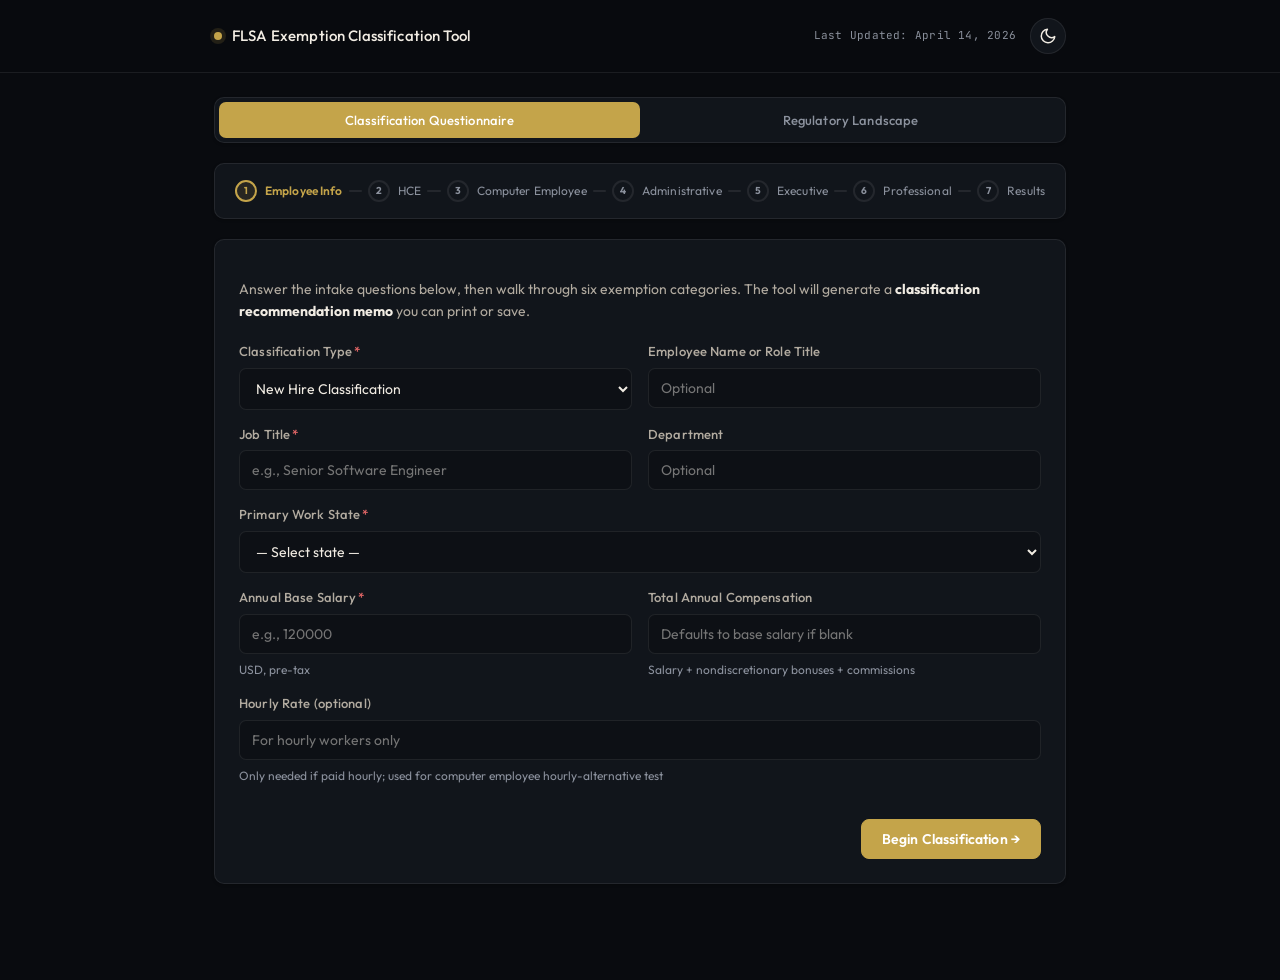
==== app/index.html @ a85c354c "Initial build: FLSA exemption classification tool Single-page static web app (vanilla HTML/CSS/JS, n" ====
<!DOCTYPE html>
<html lang="en" data-theme="dark">
<head>
  <meta charset="UTF-8" />
  <meta name="viewport" content="width=device-width, initial-scale=1.0" />
  <title>FLSA Exemption Classification Tool</title>
  <meta name="description" content="Federal and state FLSA exemption classification for US employees. Internal HR tool." />
  <link rel="preconnect" href="https://fonts.googleapis.com" />
  <link rel="preconnect" href="https://fonts.gstatic.com" crossorigin />
  <link href="https://fonts.googleapis.com/css2?family=Outfit:wght@400;500;600;700&family=JetBrains+Mono:wght@400;500&display=swap" rel="stylesheet" />
  <link rel="stylesheet" href="css/base.css" />
  <link rel="stylesheet" href="css/components.css" />
  <link rel="stylesheet" href="css/memo.css" />
  <script>
    /* Theme bootstrap: matches arminoorata.com pattern. Default dark. */
    (function(){try{var s=localStorage.getItem('flsa-theme');var t=s||'dark';document.documentElement.setAttribute('data-theme',t);}catch(e){}})();
  </script>
</head>
<body>
  <header class="app-header no-print">
    <div class="app-header-inner">
      <div class="app-title">
        <span class="dot"></span>
        <span>FLSA Exemption Classification Tool</span>
      </div>
      <div class="header-right">
        <span class="version mono" id="version-label"></span>
        <button id="theme-toggle" class="theme-toggle" aria-label="Toggle theme">
          <svg class="theme-icon-sun" viewBox="0 0 24 24" width="18" height="18" fill="none" stroke="currentColor" stroke-width="2" stroke-linecap="round" stroke-linejoin="round" aria-hidden="true">
            <circle cx="12" cy="12" r="4"/><path d="M12 2v2M12 20v2M4.93 4.93l1.41 1.41M17.66 17.66l1.41 1.41M2 12h2M20 12h2M4.93 19.07l1.41-1.41M17.66 6.34l1.41-1.41"/>
          </svg>
          <svg class="theme-icon-moon" viewBox="0 0 24 24" width="18" height="18" fill="none" stroke="currentColor" stroke-width="2" stroke-linecap="round" stroke-linejoin="round" aria-hidden="true">
            <path d="M21 12.79A9 9 0 1 1 11.21 3 7 7 0 0 0 21 12.79z"/>
          </svg>
        </button>
      </div>
    </div>
  </header>

  <main class="app-main">
    <nav class="tab-bar no-print" role="tablist">
      <button class="tab active" data-tab="classify" role="tab" aria-selected="true">Classification Questionnaire</button>
      <button class="tab" data-tab="regulatory" role="tab" aria-selected="false">Regulatory Landscape</button>
    </nav>

    <section id="tab-classify" class="tab-panel">
      <div class="progress-bar no-print" id="progress-bar"></div>
      <div id="content"></div>
    </section>

    <section id="tab-regulatory" class="tab-panel hidden">
      <div id="regulatory-content"></div>
    </section>
  </main>

  <!-- Data layer (order matters: no modules, plain globals) -->
  <script src="data/constants.js"></script>
  <script src="data/thresholds.js"></script>
  <script src="data/states.js"></script>
  <script src="data/regulatory.js"></script>
  <script src="data/questions.js"></script>

  <!-- Logic -->
  <script src="js/evaluator.js"></script>
  <script src="js/memo.js"></script>
  <script src="js/engine.js"></script>
  <script src="js/ui.js"></script>
  <script src="js/app.js"></script>
</body>
</html>
---- app/css/base.css ----
/* Base layer: Gilt palette (dark/light) + Outfit typography + layout.
   Matches arminoorata.com treatment. Status colors for PASS/FAIL/BORDERLINE/SKIP
   added below the theme palette since they're semantic and not part of the
   brand palette. */

html[data-theme="dark"] {
  --bg: #090b0f;
  --bg-alt: #0d1015;
  --surface: #11151b;
  --surface-alt: #151a21;
  --surface-soft: rgba(255, 255, 255, 0.018);
  --text: #f1ece3;
  --text-secondary: #b2aba0;
  --text-muted: #8b919d;
  --line: rgba(255, 255, 255, 0.08);
  --border: rgba(255, 255, 255, 0.12);
  --border-focus: #c4a44a;
  --accent: #c4a44a;
  --accent-strong: #d6b85f;
  --accent-soft: rgba(196, 164, 74, 0.14);
  --accent-light: rgba(196, 164, 74, 0.12);
  --button-fill: rgba(17, 21, 27, 0.95);
  --button-fill-strong: rgba(39, 33, 15, 0.82);
  --shadow-soft: 0 18px 48px rgba(0, 0, 0, 0.2);
  --shadow-sm: 0 1px 3px rgba(0, 0, 0, 0.25);
  --shadow-md: 0 4px 12px rgba(0, 0, 0, 0.35);

  /* Status semantic colors (dark-optimized) */
  --green: #4ad07c;
  --green-bg: rgba(74, 208, 124, 0.1);
  --green-border: rgba(74, 208, 124, 0.3);
  --red: #ef6b6b;
  --red-bg: rgba(239, 107, 107, 0.1);
  --red-border: rgba(239, 107, 107, 0.3);
  --amber: #e0a73a;
  --amber-bg: rgba(224, 167, 58, 0.1);
  --amber-border: rgba(224, 167, 58, 0.35);
  --skip: #8b919d;
  --skip-bg: rgba(139, 145, 157, 0.08);
  --skip-border: rgba(139, 145, 157, 0.25);
}

html[data-theme="light"] {
  --bg: #f3efe7;
  --bg-alt: #ede8dd;
  --surface: #f7f3eb;
  --surface-alt: #efe9dd;
  --surface-soft: rgba(17, 21, 27, 0.022);
  --text: #15181d;
  --text-secondary: #4a4439;
  --text-muted: #666056;
  --line: rgba(21, 24, 29, 0.1);
  --border: rgba(21, 24, 29, 0.14);
  --border-focus: #9b7b24;
  --accent: #9b7b24;
  --accent-strong: #b8902f;
  --accent-soft: rgba(155, 123, 36, 0.14);
  --accent-light: rgba(155, 123, 36, 0.1);
  --button-fill: rgba(247, 243, 235, 0.96);
  --button-fill-strong: rgba(224, 205, 155, 0.52);
  --shadow-soft: 0 18px 48px rgba(21, 24, 29, 0.1);
  --shadow-sm: 0 1px 3px rgba(21, 24, 29, 0.08);
  --shadow-md: 0 4px 12px rgba(21, 24, 29, 0.1);

  --green: #1a8c5b;
  --green-bg: #e6f5ee;
  --green-border: #a7d9bf;
  --red: #c73a3a;
  --red-bg: #fce8e8;
  --red-border: #e6a5a5;
  --amber: #b07c10;
  --amber-bg: #fef5e0;
  --amber-border: #e6c97a;
  --skip: #666056;
  --skip-bg: #ece7db;
  --skip-border: #d3ccbf;
}

* {
  box-sizing: border-box;
}

html {
  font-optical-sizing: auto;
  scroll-padding-top: 80px;
}

body {
  margin: 0;
  background: var(--bg);
  color: var(--text);
  font-family: "Outfit", system-ui, -apple-system, sans-serif;
  font-size: 16px;
  line-height: 1.6;
  min-height: 100vh;
}

@media (prefers-reduced-motion: no-preference) {
  body {
    transition:
      background-color 320ms cubic-bezier(0.22, 1, 0.36, 1),
      color 320ms cubic-bezier(0.22, 1, 0.36, 1);
  }
}

.mono {
  font-family: "JetBrains Mono", ui-monospace, SFMono-Regular, Menlo, monospace;
}

.hidden { display: none !important; }

h1, h2, h3, h4 { margin: 0; font-weight: 600; }

button {
  font-family: inherit;
  cursor: pointer;
}

input, select, textarea {
  font-family: inherit;
  font-size: 14px;
  color: var(--text);
}

/* ── App header ────────────────────────────────────────────── */

.app-header {
  position: sticky;
  top: 0;
  z-index: 10;
  background: color-mix(in srgb, var(--bg) 92%, transparent);
  backdrop-filter: blur(8px);
  -webkit-backdrop-filter: blur(8px);
  border-bottom: 1px solid var(--line);
}

.app-header-inner {
  max-width: 900px;
  margin: 0 auto;
  padding: 18px 24px;
  display: flex;
  align-items: center;
  justify-content: space-between;
  gap: 16px;
}

.app-title {
  display: flex;
  align-items: center;
  gap: 10px;
  font-weight: 500;
  font-size: 15px;
  letter-spacing: 0.01em;
}

.app-title .dot {
  width: 8px;
  height: 8px;
  border-radius: 50%;
  background: var(--accent);
  box-shadow: 0 0 0 4px var(--accent-soft);
}

.header-right {
  display: flex;
  align-items: center;
  gap: 14px;
}

.version {
  font-size: 11px;
  color: var(--text-muted);
  letter-spacing: 0.02em;
}

.theme-toggle {
  position: relative;
  width: 36px;
  height: 36px;
  border-radius: 50%;
  border: 1px solid var(--line);
  background: var(--surface);
  color: var(--text);
  display: inline-flex;
  align-items: center;
  justify-content: center;
}

.theme-toggle:hover { border-color: var(--accent); }

.theme-icon-sun, .theme-icon-moon {
  position: absolute;
  opacity: 0;
  transform: rotate(-35deg) scale(0.75);
}

@media (prefers-reduced-motion: no-preference) {
  .theme-icon-sun, .theme-icon-moon {
    transition: opacity 320ms cubic-bezier(0.22, 1, 0.36, 1), transform 320ms cubic-bezier(0.22, 1, 0.36, 1);
  }
}

html[data-theme="dark"] .theme-icon-moon {
  opacity: 1;
  transform: rotate(0) scale(1);
}

html[data-theme="light"] .theme-icon-sun {
  opacity: 1;
  transform: rotate(0) scale(1);
}

/* ── Main container ─────────────────────────────────────────── */

.app-main {
  max-width: 900px;
  margin: 0 auto;
  padding: 24px 24px 80px;
}

@media (max-width: 640px) {
  .app-header-inner {
    padding: 12px 16px;
  }
  .app-main { padding: 16px 16px 60px; }
  .version { display: none; }
}

/* ── Print stylesheet ───────────────────────────────────────── */

@media print {
  html, body {
    background: #fff !important;
    color: #000 !important;
  }
  .no-print, .app-header, .tab-bar, .progress-bar, .btn-row { display: none !important; }
  .app-main { max-width: none; padding: 0; }
  .tab-panel.hidden { display: none !important; }
}
---- app/css/components.css ----
/* Components: tabs, cards, buttons, option buttons, form fields, badges,
   progress bar, collapsibles. */

/* ── Tab bar ───────────────────────────────────────────────── */

.tab-bar {
  display: flex;
  gap: 0;
  padding: 4px;
  border: 1px solid var(--line);
  border-radius: 10px;
  background: var(--surface);
  box-shadow: var(--shadow-sm);
  margin-bottom: 20px;
}

.tab {
  flex: 1;
  padding: 10px 16px;
  font-size: 13px;
  font-weight: 500;
  background: transparent;
  border: none;
  color: var(--text-muted);
  border-radius: 7px;
  letter-spacing: 0.01em;
  transition: background 160ms, color 160ms;
}

.tab:hover { color: var(--text); background: color-mix(in srgb, var(--accent-soft) 60%, transparent); }
.tab.active {
  background: var(--accent);
  color: #fff;
}

html[data-theme="light"] .tab.active { color: #fff; }

/* ── Progress bar ──────────────────────────────────────────── */

.progress-bar {
  display: flex;
  align-items: center;
  gap: 6px;
  padding: 16px 20px;
  border: 1px solid var(--line);
  border-radius: 10px;
  background: var(--surface);
  margin-bottom: 20px;
  overflow-x: auto;
  box-shadow: var(--shadow-sm);
}

.progress-step {
  display: inline-flex;
  align-items: center;
  gap: 8px;
  flex-shrink: 0;
}

.progress-dot {
  width: 22px;
  height: 22px;
  border-radius: 50%;
  border: 2px solid var(--line);
  display: inline-flex;
  align-items: center;
  justify-content: center;
  font-size: 10px;
  font-weight: 700;
  color: var(--text-muted);
  background: var(--surface);
}

.progress-label {
  font-size: 12px;
  color: var(--text-muted);
  letter-spacing: 0.01em;
}

.progress-step.done .progress-dot {
  border-color: var(--green);
  color: var(--green);
}

.progress-step.done .progress-label { color: var(--green); }

.progress-step.active .progress-dot {
  border-color: var(--accent);
  background: var(--accent-light);
  color: var(--accent);
}

.progress-step.active .progress-label { color: var(--accent); font-weight: 600; }

.progress-connector {
  flex: 1;
  min-width: 10px;
  height: 2px;
  background: var(--line);
  border-radius: 1px;
}

.progress-connector.done { background: var(--green); }

@media (max-width: 640px) {
  .progress-label { display: none; }
  .progress-connector { min-width: 6px; }
}

/* ── Cards ─────────────────────────────────────────────────── */

.card {
  background: var(--surface);
  border: 1px solid var(--line);
  border-radius: 10px;
  padding: 24px;
  box-shadow: var(--shadow-sm);
  margin-bottom: 16px;
}

@media (prefers-reduced-motion: no-preference) {
  .card.question-card {
    animation: card-fade-in 200ms cubic-bezier(0.22, 1, 0.36, 1);
  }
}

@keyframes card-fade-in {
  from { opacity: 0; transform: translateY(8px); }
  to   { opacity: 1; transform: translateY(0); }
}

/* ── Buttons ───────────────────────────────────────────────── */

.btn {
  display: inline-flex;
  align-items: center;
  justify-content: center;
  gap: 8px;
  min-height: 40px;
  padding: 10px 20px;
  border: 1px solid var(--line);
  border-radius: 8px;
  background: var(--surface-alt);
  color: var(--text);
  font-size: 14px;
  font-weight: 600;
  letter-spacing: 0.01em;
  cursor: pointer;
  transition: background 160ms, border-color 160ms, transform 160ms;
}

.btn:hover { background: var(--accent-light); border-color: var(--accent); }
.btn:focus-visible {
  outline: 2px solid var(--accent);
  outline-offset: 2px;
}
.btn[disabled] { opacity: 0.5; cursor: not-allowed; }

.btn-primary {
  background: var(--accent);
  color: #fff;
  border-color: var(--accent);
}
.btn-primary:hover {
  background: var(--accent-strong);
  border-color: var(--accent-strong);
}

.btn-row {
  display: flex;
  justify-content: space-between;
  gap: 12px;
  margin-top: 20px;
}

.btn-row-right {
  display: flex;
  gap: 12px;
}

/* ── Form fields ───────────────────────────────────────────── */

.field-row {
  display: grid;
  grid-template-columns: 1fr 1fr;
  gap: 16px;
}

.field-row.single { grid-template-columns: 1fr; }

@media (max-width: 640px) {
  .field-row { grid-template-columns: 1fr; }
}

.field {
  display: flex;
  flex-direction: column;
  gap: 6px;
  margin-bottom: 14px;
}

.field label {
  font-size: 13px;
  font-weight: 500;
  color: var(--text-secondary);
  letter-spacing: 0.01em;
}

.field label .req { color: var(--red); margin-left: 2px; }

.field input,
.field select {
  width: 100%;
  padding: 10px 12px;
  border: 1px solid var(--line);
  border-radius: 7px;
  background: var(--bg-alt);
  color: var(--text);
  font-size: 14px;
  transition: border-color 160ms, box-shadow 160ms;
}

.field input:focus,
.field select:focus {
  outline: none;
  border-color: var(--border-focus);
  box-shadow: 0 0 0 3px var(--accent-soft);
}

.field .hint {
  font-size: 12px;
  color: var(--text-muted);
}

/* ── Question card ─────────────────────────────────────────── */

.q-badge {
  display: inline-block;
  padding: 3px 10px;
  border-radius: 99px;
  background: var(--accent-soft);
  color: var(--accent);
  font-size: 11px;
  font-weight: 600;
  letter-spacing: 0.06em;
  text-transform: uppercase;
  margin-bottom: 10px;
}

.q-label {
  font-size: 19px;
  font-weight: 600;
  color: var(--text);
  margin-bottom: 10px;
  line-height: 1.35;
  letter-spacing: -0.005em;
}

.q-text {
  font-size: 14px;
  color: var(--text-secondary);
  line-height: 1.6;
  white-space: pre-wrap;
  margin-bottom: 14px;
}

.q-help {
  font-size: 13px;
  color: var(--text-muted);
  line-height: 1.55;
  white-space: pre-wrap;
  padding: 12px 14px;
  background: var(--surface-alt);
  border-left: 3px solid var(--line);
  border-radius: 6px;
  margin-bottom: 14px;
}

.q-why {
  margin-bottom: 14px;
}

.q-why-toggle {
  background: transparent;
  border: none;
  padding: 0;
  color: var(--accent);
  font-size: 13px;
  font-weight: 500;
  cursor: pointer;
  display: inline-flex;
  align-items: center;
  gap: 4px;
}

.q-why-toggle:focus-visible {
  outline: 2px solid var(--accent);
  outline-offset: 2px;
  border-radius: 4px;
}

.q-why-toggle .arrow {
  display: inline-block;
  transition: transform 200ms;
}
.q-why-toggle[aria-expanded="true"] .arrow { transform: rotate(90deg); }

.q-why-body {
  margin-top: 8px;
  padding: 12px 14px;
  background: var(--accent-light);
  border-left: 3px solid var(--accent);
  border-radius: 6px;
  font-size: 13px;
  color: var(--text-secondary);
  line-height: 1.6;
}

.auto-banner {
  padding: 8px 12px;
  background: var(--accent-light);
  border: 1px dashed var(--accent);
  border-radius: 6px;
  font-size: 12px;
  color: var(--text-secondary);
  margin-bottom: 14px;
}

/* ── Option buttons ────────────────────────────────────────── */

.options {
  display: flex;
  flex-direction: column;
  gap: 8px;
}

.option-btn {
  display: flex;
  align-items: flex-start;
  gap: 12px;
  width: 100%;
  padding: 12px 16px;
  border: 1px solid var(--line);
  border-radius: 7px;
  background: var(--bg-alt);
  color: var(--text);
  text-align: left;
  font-size: 14px;
  line-height: 1.5;
  cursor: pointer;
  transition: border-color 160ms, background 160ms;
}

.option-btn:hover {
  border-color: var(--accent);
  background: var(--accent-light);
}

.option-btn:focus-visible {
  outline: 2px solid var(--accent);
  outline-offset: 2px;
}

.option-btn .radio {
  flex-shrink: 0;
  width: 18px;
  height: 18px;
  border-radius: 50%;
  border: 2px solid var(--line);
  margin-top: 2px;
  display: inline-flex;
  align-items: center;
  justify-content: center;
}

.option-btn.selected {
  border-color: var(--accent);
  background: var(--accent-light);
}
.option-btn.selected .radio {
  border-color: var(--accent);
  background: var(--accent);
}
.option-btn.selected .radio::after {
  content: "";
  display: block;
  width: 6px;
  height: 6px;
  border-radius: 50%;
  background: #fff;
}

.option-btn .shortcut {
  font-size: 10px;
  color: var(--text-muted);
  padding: 2px 6px;
  border: 1px solid var(--line);
  border-radius: 4px;
  margin-left: auto;
  flex-shrink: 0;
  font-family: "JetBrains Mono", monospace;
  white-space: nowrap;
}

/* ── Intake form helper text ───────────────────────────────── */

.intake-intro {
  font-size: 14px;
  color: var(--text-secondary);
  line-height: 1.6;
  margin-bottom: 18px;
}

.intake-intro strong { color: var(--text); }
---- app/css/memo.css ----
/* Memo + Regulatory tab styles. Memo is designed to also print cleanly. */

/* ── Memo container ────────────────────────────────────────── */

.memo {
  background: var(--surface);
  border: 1px solid var(--line);
  border-radius: 10px;
  padding: 40px;
  box-shadow: var(--shadow-md);
}

@media (max-width: 640px) {
  .memo { padding: 24px 20px; }
}

.memo-header {
  text-align: center;
  padding-bottom: 20px;
  border-bottom: 1px solid var(--line);
  margin-bottom: 28px;
}

.memo-title {
  font-size: 20px;
  font-weight: 700;
  color: var(--text);
  margin-bottom: 6px;
  letter-spacing: -0.01em;
}

.memo-subtitle {
  font-size: 14px;
  font-weight: 400;
  color: var(--text-secondary);
  margin-bottom: 8px;
}

.memo-meta {
  font-size: 11px;
  color: var(--text-muted);
  font-family: "JetBrains Mono", monospace;
}

.memo-section {
  margin-bottom: 28px;
}

.memo-section-heading {
  font-size: 11px;
  font-weight: 600;
  letter-spacing: 0.12em;
  color: var(--text-muted);
  padding-bottom: 8px;
  border-bottom: 1px solid var(--line);
  margin-bottom: 14px;
}

/* Employee info table */
.info-row {
  display: grid;
  grid-template-columns: 240px 1fr;
  gap: 16px;
  padding: 8px 0;
  border-bottom: 1px dashed var(--line);
  font-size: 14px;
}

.info-row:last-child { border-bottom: none; }

.info-row .label {
  font-weight: 500;
  color: var(--text-secondary);
}

.info-row .value {
  color: var(--text);
}

@media (max-width: 640px) {
  .info-row {
    grid-template-columns: 1fr;
    gap: 4px;
  }
}

/* Classification recommendation box */
.recommendation-box {
  border: 2px solid var(--accent);
  background: var(--accent-light);
  border-radius: 10px;
  padding: 20px 24px;
  margin-bottom: 8px;
}

.recommendation-heading {
  font-size: 13px;
  font-weight: 600;
  letter-spacing: 0.02em;
  color: var(--accent);
  margin-bottom: 8px;
}

.recommendation-body {
  font-size: 15px;
  color: var(--text);
  line-height: 1.55;
  white-space: pre-wrap;
}

.recommendation-body strong { font-weight: 700; }

/* Exemption analysis blocks */
.exemption-block {
  padding: 14px 16px;
  border-radius: 7px;
  border-left: 3px solid;
  margin-bottom: 10px;
}

.exemption-block.pass {
  background: var(--green-bg);
  border-left-color: var(--green);
}
.exemption-block.fail {
  background: var(--red-bg);
  border-left-color: var(--red);
}
.exemption-block.warn {
  background: var(--amber-bg);
  border-left-color: var(--amber);
}
.exemption-block.skip {
  background: var(--skip-bg);
  border-left-color: var(--skip);
}

.exemption-header {
  font-weight: 700;
  font-size: 15px;
  margin-bottom: 4px;
  display: flex;
  align-items: center;
  gap: 8px;
}
.exemption-block.pass .exemption-header { color: var(--green); }
.exemption-block.fail .exemption-header { color: var(--red); }
.exemption-block.warn .exemption-header { color: var(--amber); }
.exemption-block.skip .exemption-header { color: var(--skip); }

.exemption-summary {
  font-size: 14px;
  color: var(--text);
  line-height: 1.55;
  margin-bottom: 8px;
}

.exemption-details {
  list-style: none;
  padding-left: 18px;
  margin: 0;
  font-size: 13px;
  color: var(--text-secondary);
}

.exemption-details li {
  padding: 2px 0;
  position: relative;
}

.exemption-details li::before {
  content: "•";
  position: absolute;
  left: -14px;
  color: var(--text-muted);
}

/* Overtime rules */
.ot-section {
  margin-bottom: 14px;
  font-size: 14px;
  line-height: 1.6;
  color: var(--text);
}

.ot-section strong { color: var(--text); font-weight: 700; }

/* Risk flag blocks */
.risk-block {
  padding: 12px 14px;
  background: var(--amber-bg);
  border-left: 3px solid var(--amber);
  border-radius: 6px;
  font-size: 13px;
  line-height: 1.55;
  color: var(--text-secondary);
  margin-bottom: 8px;
}

/* Disclaimer */
.disclaimer {
  padding-top: 20px;
  margin-top: 28px;
  border-top: 1px solid var(--line);
  font-size: 12px;
  font-style: italic;
  color: var(--text-muted);
  line-height: 1.6;
}

/* ── Regulatory tab ────────────────────────────────────────── */

.reg-panel {
  background: var(--surface);
  border: 1px solid var(--line);
  border-radius: 10px;
  padding: 22px 24px;
  margin-bottom: 16px;
  box-shadow: var(--shadow-sm);
}

.reg-panel-heading {
  font-size: 16px;
  font-weight: 600;
  color: var(--text);
  margin-bottom: 16px;
  letter-spacing: -0.005em;
}

.reg-item {
  padding: 14px 0;
  border-bottom: 1px solid var(--line);
}

.reg-item:last-child { border-bottom: none; }
.reg-item:first-child { padding-top: 0; }

.reg-item-title {
  font-size: 13px;
  font-weight: 600;
  color: var(--text);
  margin-bottom: 6px;
}

.reg-item-body {
  font-size: 13px;
  color: var(--text-secondary);
  line-height: 1.6;
}

/* Threshold reference table */
.threshold-table {
  width: 100%;
  border-collapse: collapse;
  font-size: 13px;
}

.threshold-table th,
.threshold-table td {
  padding: 10px 12px;
  text-align: left;
  border-bottom: 1px solid var(--line);
}

.threshold-table th {
  font-weight: 600;
  color: var(--text-muted);
  font-size: 11px;
  letter-spacing: 0.08em;
  text-transform: uppercase;
}

.threshold-table td.mono {
  font-family: "JetBrains Mono", monospace;
}

.threshold-table td.notes {
  font-size: 12px;
  color: var(--text-muted);
}

@media (max-width: 640px) {
  .threshold-table th,
  .threshold-table td {
    padding: 8px 6px;
    font-size: 12px;
  }
}

/* ── Print overrides for memo ──────────────────────────────── */

@media print {
  .memo {
    background: #fff !important;
    border: none !important;
    padding: 0 !important;
    box-shadow: none !important;
    color: #000 !important;
  }
  .memo * { color: #000 !important; }
  .memo-header,
  .memo-section-heading,
  .info-row,
  .disclaimer {
    border-color: #999 !important;
  }
  .recommendation-box {
    background: #fff !important;
    border: 1px solid #000 !important;
  }
  .exemption-block.pass { background: #fff !important; border-left: 2px solid #000 !important; }
  .exemption-block.fail { background: #fff !important; border-left: 2px solid #000 !important; }
  .exemption-block.warn { background: #f4f4f4 !important; border-left: 2px solid #000 !important; }
  .exemption-block.skip { background: #fff !important; border-left: 2px solid #666 !important; }
  .risk-block { background: #f4f4f4 !important; border-left: 2px solid #000 !important; }
  .exemption-header { color: #000 !important; }
}
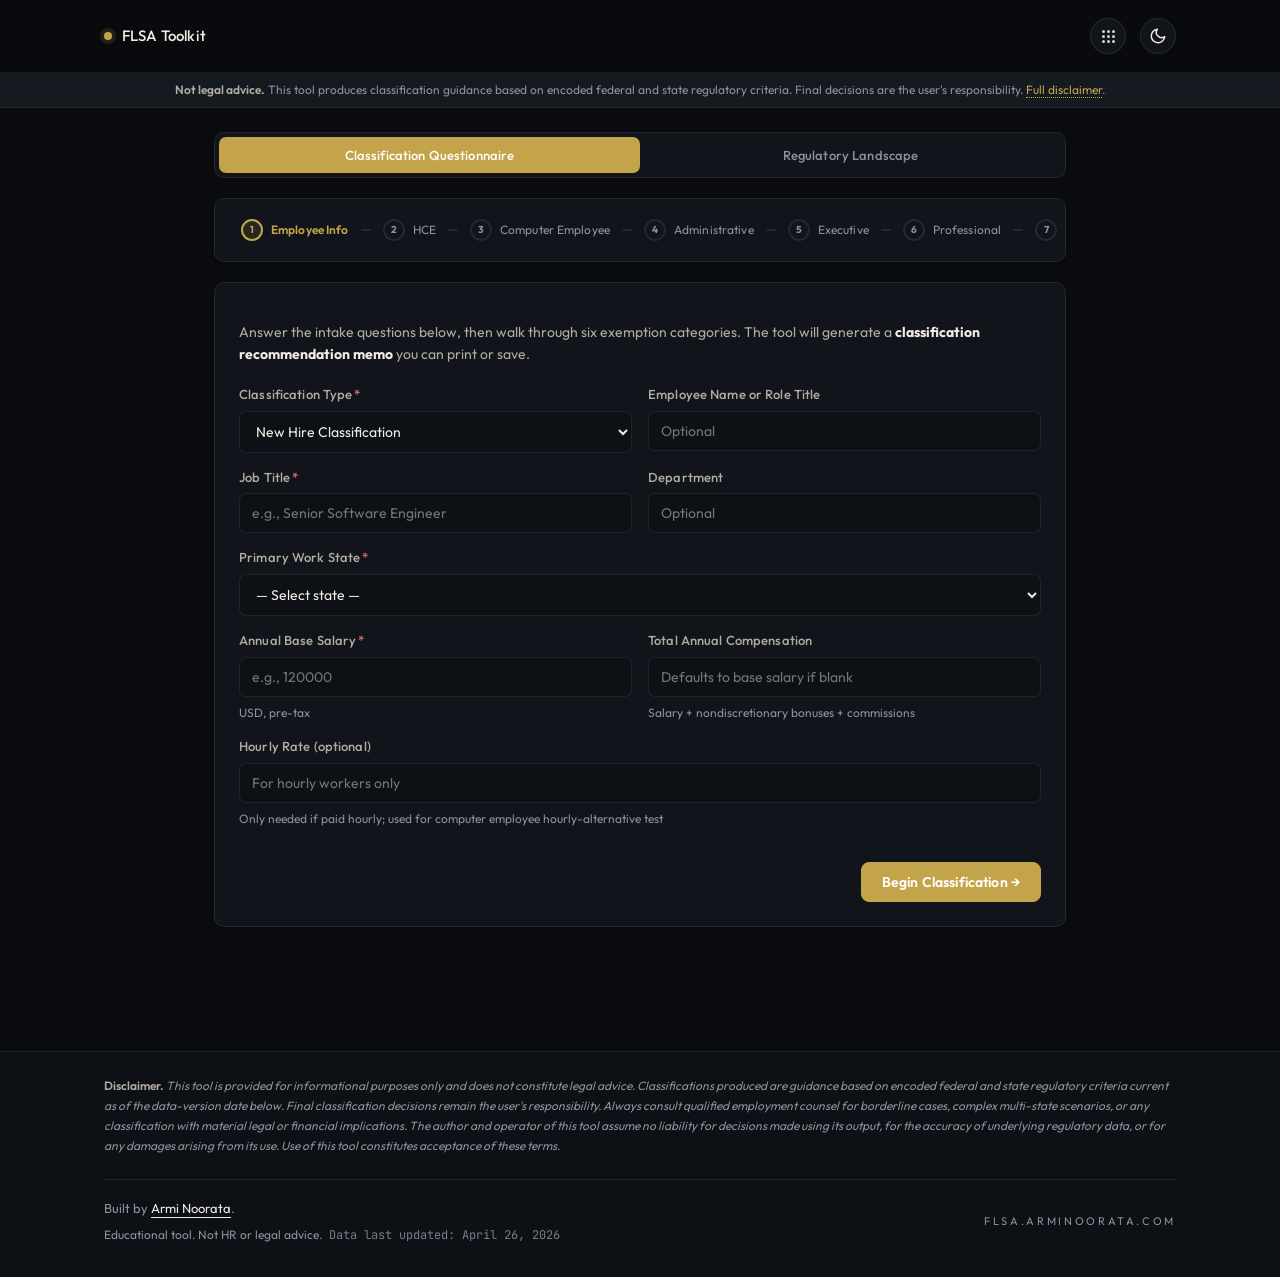
==== commit bdf6f280: "Round 1 polish: copy fix, back nav, disclaimers, sibling-site chrome Addresses 4 user requests after" ====
--- a/app/index.html
+++ b/app/index.html
@@ -19,12 +19,27 @@
 <body>
   <header class="app-header no-print">
     <div class="app-header-inner">
-      <div class="app-title">
+      <a href="https://arminoorata.com" class="app-title">
         <span class="dot"></span>
-        <span>FLSA Exemption Classification Tool</span>
-      </div>
+        <span>FLSA Toolkit</span>
+      </a>
       <div class="header-right">
-        <span class="version mono" id="version-label"></span>
+        <div id="nav-menu" class="menu-cluster">
+          <nav class="menu-links" aria-label="Primary">
+            <a href="https://arminoorata.com">Home</a>
+            <a href="https://arminoorata.com/about">About</a>
+            <a href="https://arminoorata.com/frameworks">Frameworks</a>
+            <a href="https://arminoorata.com/tools">Tools</a>
+            <a href="https://arminoorata.com/connect">Connect</a>
+          </nav>
+          <button id="nav-menu-toggle" type="button" class="dot-button" aria-label="Open navigation" aria-expanded="false">
+            <span class="dot-grid" aria-hidden="true">
+              <span></span><span></span><span></span>
+              <span></span><span></span><span></span>
+              <span></span><span></span><span></span>
+            </span>
+          </button>
+        </div>
         <button id="theme-toggle" class="theme-toggle" aria-label="Toggle theme">
           <svg class="theme-icon-sun" viewBox="0 0 24 24" width="18" height="18" fill="none" stroke="currentColor" stroke-width="2" stroke-linecap="round" stroke-linejoin="round" aria-hidden="true">
             <circle cx="12" cy="12" r="4"/><path d="M12 2v2M12 20v2M4.93 4.93l1.41 1.41M17.66 17.66l1.41 1.41M2 12h2M20 12h2M4.93 19.07l1.41-1.41M17.66 6.34l1.41-1.41"/>
@@ -36,6 +51,10 @@
       </div>
     </div>
   </header>
+
+  <div class="topnotice no-print" role="note">
+    <strong>Not legal advice.</strong> This tool produces classification guidance based on encoded federal and state regulatory criteria. Final decisions are the user's responsibility. <a href="#" class="topnotice-link" id="open-disclaimer">Full disclaimer</a>.
+  </div>
 
   <main class="app-main">
     <nav class="tab-bar no-print" role="tablist">
@@ -53,6 +72,21 @@
     </section>
   </main>
 
+  <footer class="app-footer no-print">
+    <div class="app-footer-inner">
+      <p class="footer-disclaimer">
+        <strong>Disclaimer.</strong> This tool is provided for informational purposes only and does not constitute legal advice. Classifications produced are guidance based on encoded federal and state regulatory criteria current as of the data-version date below. Final classification decisions remain the user's responsibility. Always consult qualified employment counsel for borderline cases, complex multi-state scenarios, or any classification with material legal or financial implications. The author and operator of this tool assume no liability for decisions made using its output, for the accuracy of underlying regulatory data, or for any damages arising from its use. Use of this tool constitutes acceptance of these terms.
+      </p>
+      <div class="footer-bar">
+        <div class="footer-meta">
+          <p>Built by <a href="https://arminoorata.com" target="_blank" rel="noopener">Armi Noorata</a>.</p>
+          <p class="footer-version">Educational tool. Not HR or legal advice. <span class="mono" id="version-label"></span></p>
+        </div>
+        <p class="footer-domain">flsa.arminoorata.com</p>
+      </div>
+    </div>
+  </footer>
+
   <!-- Data layer (order matters: no modules, plain globals) -->
   <script src="data/constants.js"></script>
   <script src="data/thresholds.js"></script>
--- a/app/css/base.css
+++ b/app/css/base.css
@@ -135,9 +135,9 @@
 }
 
 .app-header-inner {
-  max-width: 900px;
+  max-width: 1152px;
   margin: 0 auto;
-  padding: 18px 24px;
+  padding: 18px 40px;
   display: flex;
   align-items: center;
   justify-content: space-between;
@@ -151,7 +151,11 @@
   font-weight: 500;
   font-size: 15px;
   letter-spacing: 0.01em;
-}
+  color: var(--text);
+  text-decoration: none;
+}
+
+.app-title:hover { color: var(--accent); }
 
 .app-title .dot {
   width: 8px;
@@ -210,20 +214,283 @@
   transform: rotate(0) scale(1);
 }
 
+/* ── 9-dot nav menu (ported from arminoorata.com pattern) ──── */
+
+.menu-cluster {
+  position: relative;
+  display: flex;
+  align-items: center;
+  gap: 10px;
+}
+
+.dot-button {
+  width: 36px;
+  height: 36px;
+  border-radius: 50%;
+  border: 1px solid var(--line);
+  background: var(--surface);
+  color: var(--text);
+  display: inline-flex;
+  align-items: center;
+  justify-content: center;
+  cursor: pointer;
+}
+
+.dot-button:hover { border-color: var(--accent); }
+
+.dot-button:focus-visible {
+  outline: 2px solid var(--accent);
+  outline-offset: 2px;
+}
+
+.dot-grid {
+  width: 13px;
+  height: 13px;
+  display: grid;
+  grid-template-columns: repeat(3, 1fr);
+  gap: 2px;
+}
+
+.dot-grid span {
+  width: 100%;
+  height: 100%;
+  border-radius: 999px;
+  background: currentColor;
+  opacity: 0.88;
+}
+
+.menu-links {
+  position: absolute;
+  right: 44px;
+  display: flex;
+  align-items: center;
+  gap: 28px;
+  padding: 10px 20px;
+  border: 1px solid var(--line);
+  border-radius: 999px;
+  background: color-mix(in srgb, var(--surface) 96%, transparent);
+  opacity: 0;
+  pointer-events: none;
+  transform: translateX(10px);
+  white-space: nowrap;
+  z-index: 20;
+}
+
+.menu-links a {
+  position: relative;
+  color: var(--text-muted);
+  font-size: 0.76rem;
+  font-weight: 500;
+  letter-spacing: 0.04em;
+  text-decoration: none;
+  transform: translateX(8px);
+  opacity: 0;
+  padding-bottom: 3px;
+}
+
+.menu-links a::after {
+  content: "";
+  position: absolute;
+  bottom: 0;
+  left: 50%;
+  right: 50%;
+  height: 1px;
+  background: var(--accent);
+}
+
+@media (prefers-reduced-motion: no-preference) {
+  .menu-links a::after {
+    transition: left 320ms cubic-bezier(0.22, 1, 0.36, 1), right 320ms cubic-bezier(0.22, 1, 0.36, 1);
+  }
+}
+
+.menu-links a:hover, .menu-links a:focus-visible {
+  color: var(--text);
+  outline: none;
+}
+
+.menu-links a:hover::after, .menu-links a:focus-visible::after {
+  left: 0;
+  right: 0;
+}
+
+.menu-cluster.open .menu-links {
+  opacity: 1;
+  pointer-events: auto;
+  transform: translateX(0);
+}
+
+.menu-cluster.open .menu-links a {
+  transform: translateX(0);
+  opacity: 1;
+}
+
+.menu-cluster.open .menu-links a:nth-child(1) { transition-delay: 40ms; }
+.menu-cluster.open .menu-links a:nth-child(2) { transition-delay: 90ms; }
+.menu-cluster.open .menu-links a:nth-child(3) { transition-delay: 140ms; }
+.menu-cluster.open .menu-links a:nth-child(4) { transition-delay: 190ms; }
+.menu-cluster.open .menu-links a:nth-child(5) { transition-delay: 240ms; }
+
+@media (prefers-reduced-motion: no-preference) {
+  .menu-links {
+    transition: opacity 320ms cubic-bezier(0.22, 1, 0.36, 1), transform 320ms cubic-bezier(0.22, 1, 0.36, 1);
+  }
+  .menu-links a {
+    transition: opacity 240ms ease, transform 240ms ease, color 320ms cubic-bezier(0.22, 1, 0.36, 1);
+  }
+}
+
+@media (max-width: 760px) {
+  .menu-links {
+    right: 0;
+    top: calc(100% + 10px);
+    flex-direction: column;
+    align-items: flex-start;
+    width: 200px;
+    padding: 16px 18px;
+    gap: 14px;
+    border-radius: 14px;
+  }
+  .menu-links a::after {
+    left: 0;
+    right: auto;
+    width: 0;
+  }
+  @media (prefers-reduced-motion: no-preference) {
+    .menu-links a::after {
+      transition: width 320ms cubic-bezier(0.22, 1, 0.36, 1);
+    }
+  }
+  .menu-links a:hover::after, .menu-links a:focus-visible::after {
+    right: auto;
+    width: 100%;
+  }
+}
+
+/* ── Top disclaimer notice ──────────────────────────────────── */
+
+.topnotice {
+  background: var(--surface-alt);
+  border-bottom: 1px solid var(--line);
+  padding: 8px 24px;
+  font-size: 12px;
+  color: var(--text-muted);
+  line-height: 1.5;
+  text-align: center;
+}
+
+.topnotice strong {
+  color: var(--text-secondary);
+  font-weight: 600;
+}
+
+.topnotice-link {
+  color: var(--accent);
+  text-decoration: none;
+  border-bottom: 1px dotted var(--accent);
+}
+
+.topnotice-link:hover {
+  border-bottom-style: solid;
+}
+
 /* ── Main container ─────────────────────────────────────────── */
 
 .app-main {
   max-width: 900px;
   margin: 0 auto;
-  padding: 24px 24px 80px;
+  padding: 24px 24px 60px;
+}
+
+/* ── App footer ─────────────────────────────────────────────── */
+
+.app-footer {
+  border-top: 1px solid var(--line);
+  background: var(--bg-alt);
+  padding: 24px 0 32px;
+  margin-top: 48px;
+}
+
+.app-footer-inner {
+  max-width: 1152px;
+  margin: 0 auto;
+  padding: 0 40px;
+}
+
+.footer-disclaimer {
+  font-size: 12px;
+  line-height: 1.65;
+  color: var(--text-muted);
+  margin: 0 0 24px;
+  font-style: italic;
+}
+
+.footer-disclaimer strong {
+  color: var(--text-secondary);
+  font-style: normal;
+  font-weight: 600;
+}
+
+/* Bottom strip — mirrors the fair/signs/arminoorata.com footer pattern.
+   Attribution + tool description on the left, domain badge on the right. */
+.footer-bar {
+  display: flex;
+  flex-direction: column;
+  gap: 14px;
+  padding-top: 18px;
+  border-top: 1px solid var(--line);
+}
+
+@media (min-width: 768px) {
+  .footer-bar {
+    flex-direction: row;
+    align-items: center;
+    justify-content: space-between;
+    gap: 24px;
+  }
+}
+
+.footer-meta {
+  margin: 0;
+  font-size: 13px;
+  color: var(--text-muted);
+}
+
+.footer-meta p { margin: 0; }
+
+.footer-meta a {
+  color: var(--text);
+  text-decoration: underline;
+  text-underline-offset: 4px;
+}
+
+.footer-meta a:hover { color: var(--accent); }
+
+.footer-version {
+  margin-top: 6px !important;
+  font-size: 12px;
+}
+
+.footer-version .mono {
+  margin-left: 4px;
+  opacity: 0.85;
+}
+
+.footer-domain {
+  margin: 0;
+  font-size: 11px;
+  text-transform: uppercase;
+  letter-spacing: 0.24em;
+  color: var(--text-muted);
 }
 
 @media (max-width: 640px) {
   .app-header-inner {
     padding: 12px 16px;
   }
-  .app-main { padding: 16px 16px 60px; }
-  .version { display: none; }
+  .app-main { padding: 16px 16px 40px; }
+  .topnotice { padding: 8px 16px; font-size: 11px; }
+  .app-footer-inner { padding: 0 16px; }
 }
 
 /* ── Print stylesheet ───────────────────────────────────────── */
--- a/app/css/components.css
+++ b/app/css/components.css
@@ -55,6 +55,36 @@
   align-items: center;
   gap: 8px;
   flex-shrink: 0;
+  background: transparent;
+  border: none;
+  padding: 4px 6px;
+  border-radius: 6px;
+  font-family: inherit;
+  color: inherit;
+  text-align: left;
+}
+
+.progress-step.clickable {
+  cursor: pointer;
+  transition: background 160ms;
+}
+
+.progress-step.clickable:hover {
+  background: var(--accent-light);
+}
+
+.progress-step.clickable:hover .progress-dot {
+  border-color: var(--accent);
+  color: var(--accent);
+}
+
+.progress-step.clickable:hover .progress-label {
+  color: var(--accent);
+}
+
+.progress-step.clickable:focus-visible {
+  outline: 2px solid var(--accent);
+  outline-offset: 2px;
 }
 
 .progress-dot {
@@ -171,11 +201,14 @@
   justify-content: space-between;
   gap: 12px;
   margin-top: 20px;
-}
-
+  flex-wrap: wrap;
+}
+
+.btn-row-left,
 .btn-row-right {
   display: flex;
   gap: 12px;
+  flex-wrap: wrap;
 }
 
 /* ── Form fields ───────────────────────────────────────────── */
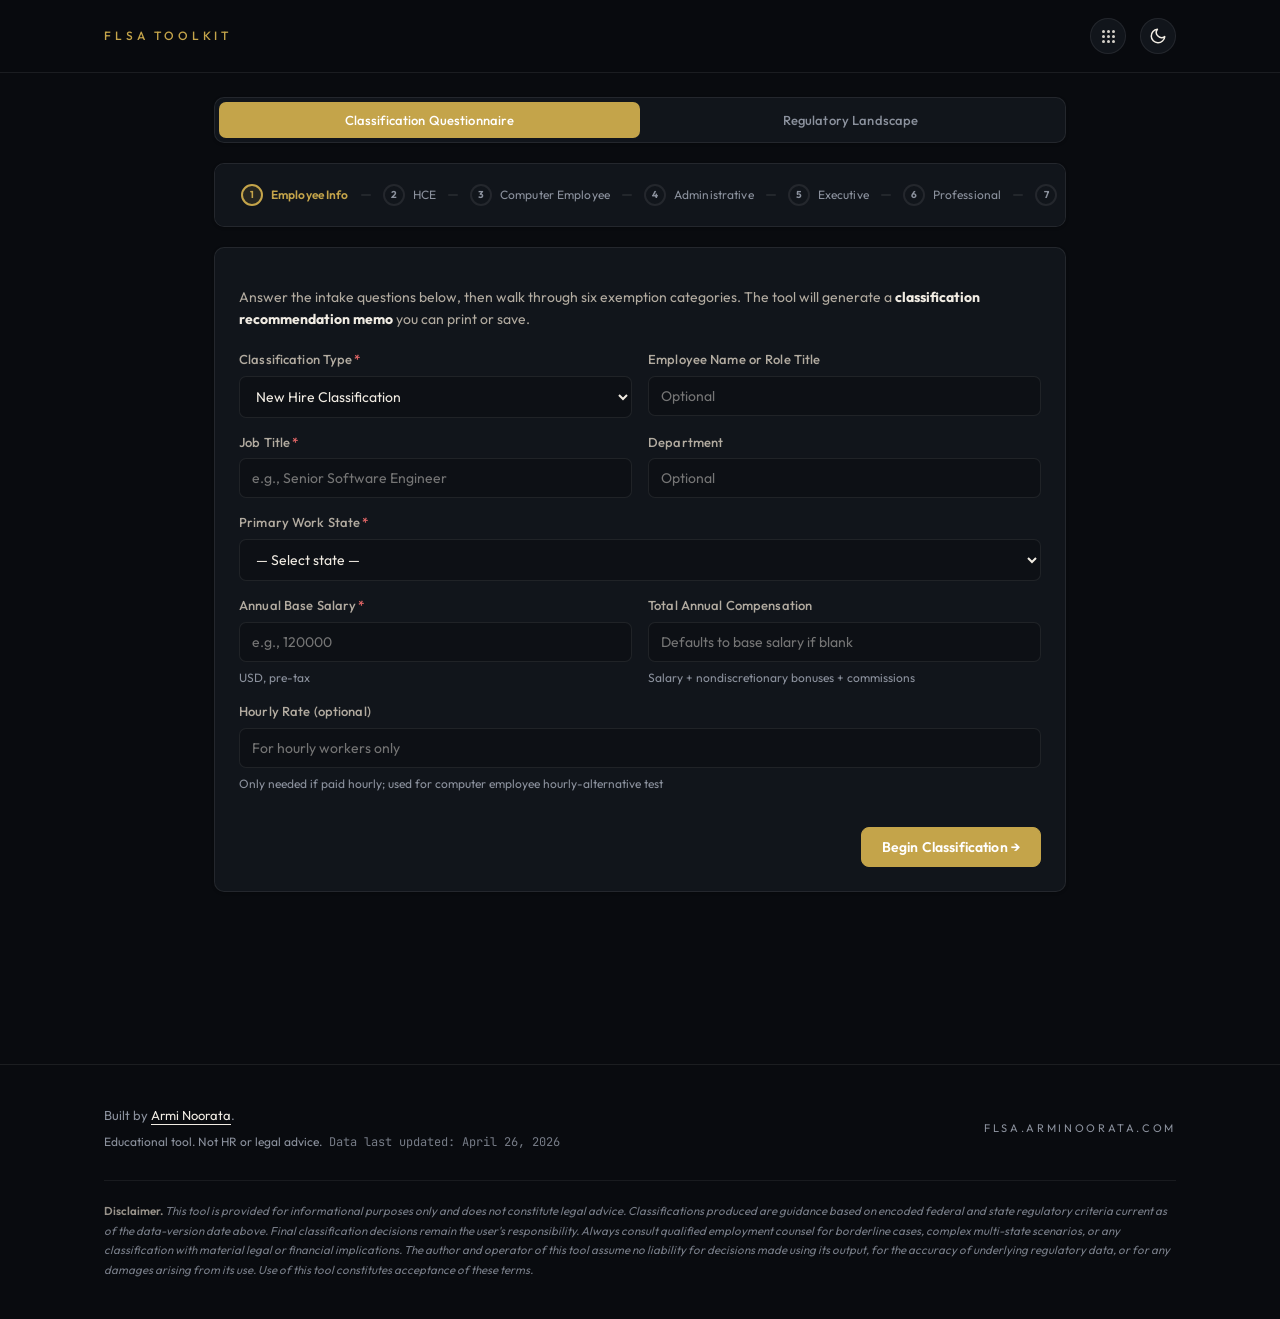
==== commit 5ccbf3b3: "Sibling-site visual alignment with fair / signs Match flsa.arminoorata.com chrome to fair.arminoorat" ====
--- a/app/index.html
+++ b/app/index.html
@@ -19,10 +19,7 @@
 <body>
   <header class="app-header no-print">
     <div class="app-header-inner">
-      <a href="https://arminoorata.com" class="app-title">
-        <span class="dot"></span>
-        <span>FLSA Toolkit</span>
-      </a>
+      <a href="https://arminoorata.com" class="app-title">FLSA Toolkit</a>
       <div class="header-right">
         <div id="nav-menu" class="menu-cluster">
           <nav class="menu-links" aria-label="Primary">
@@ -52,10 +49,6 @@
     </div>
   </header>
 
-  <div class="topnotice no-print" role="note">
-    <strong>Not legal advice.</strong> This tool produces classification guidance based on encoded federal and state regulatory criteria. Final decisions are the user's responsibility. <a href="#" class="topnotice-link" id="open-disclaimer">Full disclaimer</a>.
-  </div>
-
   <main class="app-main">
     <nav class="tab-bar no-print" role="tablist">
       <button class="tab active" data-tab="classify" role="tab" aria-selected="true">Classification Questionnaire</button>
@@ -74,9 +67,6 @@
 
   <footer class="app-footer no-print">
     <div class="app-footer-inner">
-      <p class="footer-disclaimer">
-        <strong>Disclaimer.</strong> This tool is provided for informational purposes only and does not constitute legal advice. Classifications produced are guidance based on encoded federal and state regulatory criteria current as of the data-version date below. Final classification decisions remain the user's responsibility. Always consult qualified employment counsel for borderline cases, complex multi-state scenarios, or any classification with material legal or financial implications. The author and operator of this tool assume no liability for decisions made using its output, for the accuracy of underlying regulatory data, or for any damages arising from its use. Use of this tool constitutes acceptance of these terms.
-      </p>
       <div class="footer-bar">
         <div class="footer-meta">
           <p>Built by <a href="https://arminoorata.com" target="_blank" rel="noopener">Armi Noorata</a>.</p>
@@ -84,6 +74,9 @@
         </div>
         <p class="footer-domain">flsa.arminoorata.com</p>
       </div>
+      <p class="footer-disclaimer">
+        <strong>Disclaimer.</strong> This tool is provided for informational purposes only and does not constitute legal advice. Classifications produced are guidance based on encoded federal and state regulatory criteria current as of the data-version date above. Final classification decisions remain the user's responsibility. Always consult qualified employment counsel for borderline cases, complex multi-state scenarios, or any classification with material legal or financial implications. The author and operator of this tool assume no liability for decisions made using its output, for the accuracy of underlying regulatory data, or for any damages arising from its use. Use of this tool constitutes acceptance of these terms.
+      </p>
     </div>
   </footer>
 
--- a/app/css/base.css
+++ b/app/css/base.css
@@ -128,7 +128,7 @@
   position: sticky;
   top: 0;
   z-index: 10;
-  background: color-mix(in srgb, var(--bg) 92%, transparent);
+  background: color-mix(in srgb, var(--bg) 88%, transparent);
   backdrop-filter: blur(8px);
   -webkit-backdrop-filter: blur(8px);
   border-bottom: 1px solid var(--line);
@@ -144,37 +144,24 @@
   gap: 16px;
 }
 
+/* Eyebrow brand — matches fair.arminoorata.com / signs.arminoorata.com.
+   Tight uppercase tracking in accent color, minimal weight. */
 .app-title {
-  display: flex;
-  align-items: center;
-  gap: 10px;
+  display: inline-block;
+  font-size: 12px;
   font-weight: 500;
-  font-size: 15px;
-  letter-spacing: 0.01em;
-  color: var(--text);
+  letter-spacing: 0.32em;
+  text-transform: uppercase;
+  color: var(--accent);
   text-decoration: none;
 }
 
-.app-title:hover { color: var(--accent); }
-
-.app-title .dot {
-  width: 8px;
-  height: 8px;
-  border-radius: 50%;
-  background: var(--accent);
-  box-shadow: 0 0 0 4px var(--accent-soft);
-}
+.app-title:hover { color: var(--accent-strong); }
 
 .header-right {
   display: flex;
   align-items: center;
   gap: 14px;
-}
-
-.version {
-  font-size: 11px;
-  color: var(--text-muted);
-  letter-spacing: 0.02em;
 }
 
 .theme-toggle {
@@ -367,33 +354,6 @@
   }
 }
 
-/* ── Top disclaimer notice ──────────────────────────────────── */
-
-.topnotice {
-  background: var(--surface-alt);
-  border-bottom: 1px solid var(--line);
-  padding: 8px 24px;
-  font-size: 12px;
-  color: var(--text-muted);
-  line-height: 1.5;
-  text-align: center;
-}
-
-.topnotice strong {
-  color: var(--text-secondary);
-  font-weight: 600;
-}
-
-.topnotice-link {
-  color: var(--accent);
-  text-decoration: none;
-  border-bottom: 1px dotted var(--accent);
-}
-
-.topnotice-link:hover {
-  border-bottom-style: solid;
-}
-
 /* ── Main container ─────────────────────────────────────────── */
 
 .app-main {
@@ -402,43 +362,27 @@
   padding: 24px 24px 60px;
 }
 
-/* ── App footer ─────────────────────────────────────────────── */
+/* ── App footer (mirrors fair/signs sibling pattern) ────────── */
 
 .app-footer {
+  margin-top: 96px;
   border-top: 1px solid var(--line);
-  background: var(--bg-alt);
-  padding: 24px 0 32px;
-  margin-top: 48px;
 }
 
 .app-footer-inner {
   max-width: 1152px;
   margin: 0 auto;
-  padding: 0 40px;
-}
-
-.footer-disclaimer {
-  font-size: 12px;
-  line-height: 1.65;
+  padding: 40px 40px 40px;
   color: var(--text-muted);
-  margin: 0 0 24px;
-  font-style: italic;
-}
-
-.footer-disclaimer strong {
-  color: var(--text-secondary);
-  font-style: normal;
-  font-weight: 600;
-}
-
-/* Bottom strip — mirrors the fair/signs/arminoorata.com footer pattern.
-   Attribution + tool description on the left, domain badge on the right. */
+  font-size: 14px;
+}
+
+/* Top strip: attribution on the left, domain badge on the right —
+   matches signs.arminoorata.com / fair.arminoorata.com exactly. */
 .footer-bar {
   display: flex;
   flex-direction: column;
   gap: 14px;
-  padding-top: 18px;
-  border-top: 1px solid var(--line);
 }
 
 @media (min-width: 768px) {
@@ -450,6 +394,27 @@
   }
 }
 
+/* FLSA-only addition: a longer liability disclaimer below the bar.
+   Sibling tools have shorter disclaimers because they are educational
+   diagnostics; FLSA classifies real employees, so the disclaimer is
+   broader. Visually de-emphasised so the chrome still feels sibling-like. */
+.footer-disclaimer {
+  margin: 28px 0 0;
+  padding-top: 20px;
+  border-top: 1px solid var(--line);
+  font-size: 11.5px;
+  line-height: 1.7;
+  color: var(--text-muted);
+  font-style: italic;
+  opacity: 0.85;
+}
+
+.footer-disclaimer strong {
+  color: var(--text-secondary);
+  font-style: normal;
+  font-weight: 600;
+}
+
 .footer-meta {
   margin: 0;
   font-size: 13px;
@@ -489,8 +454,7 @@
     padding: 12px 16px;
   }
   .app-main { padding: 16px 16px 40px; }
-  .topnotice { padding: 8px 16px; font-size: 11px; }
-  .app-footer-inner { padding: 0 16px; }
+  .app-footer-inner { padding: 32px 16px; }
 }
 
 /* ── Print stylesheet ───────────────────────────────────────── */
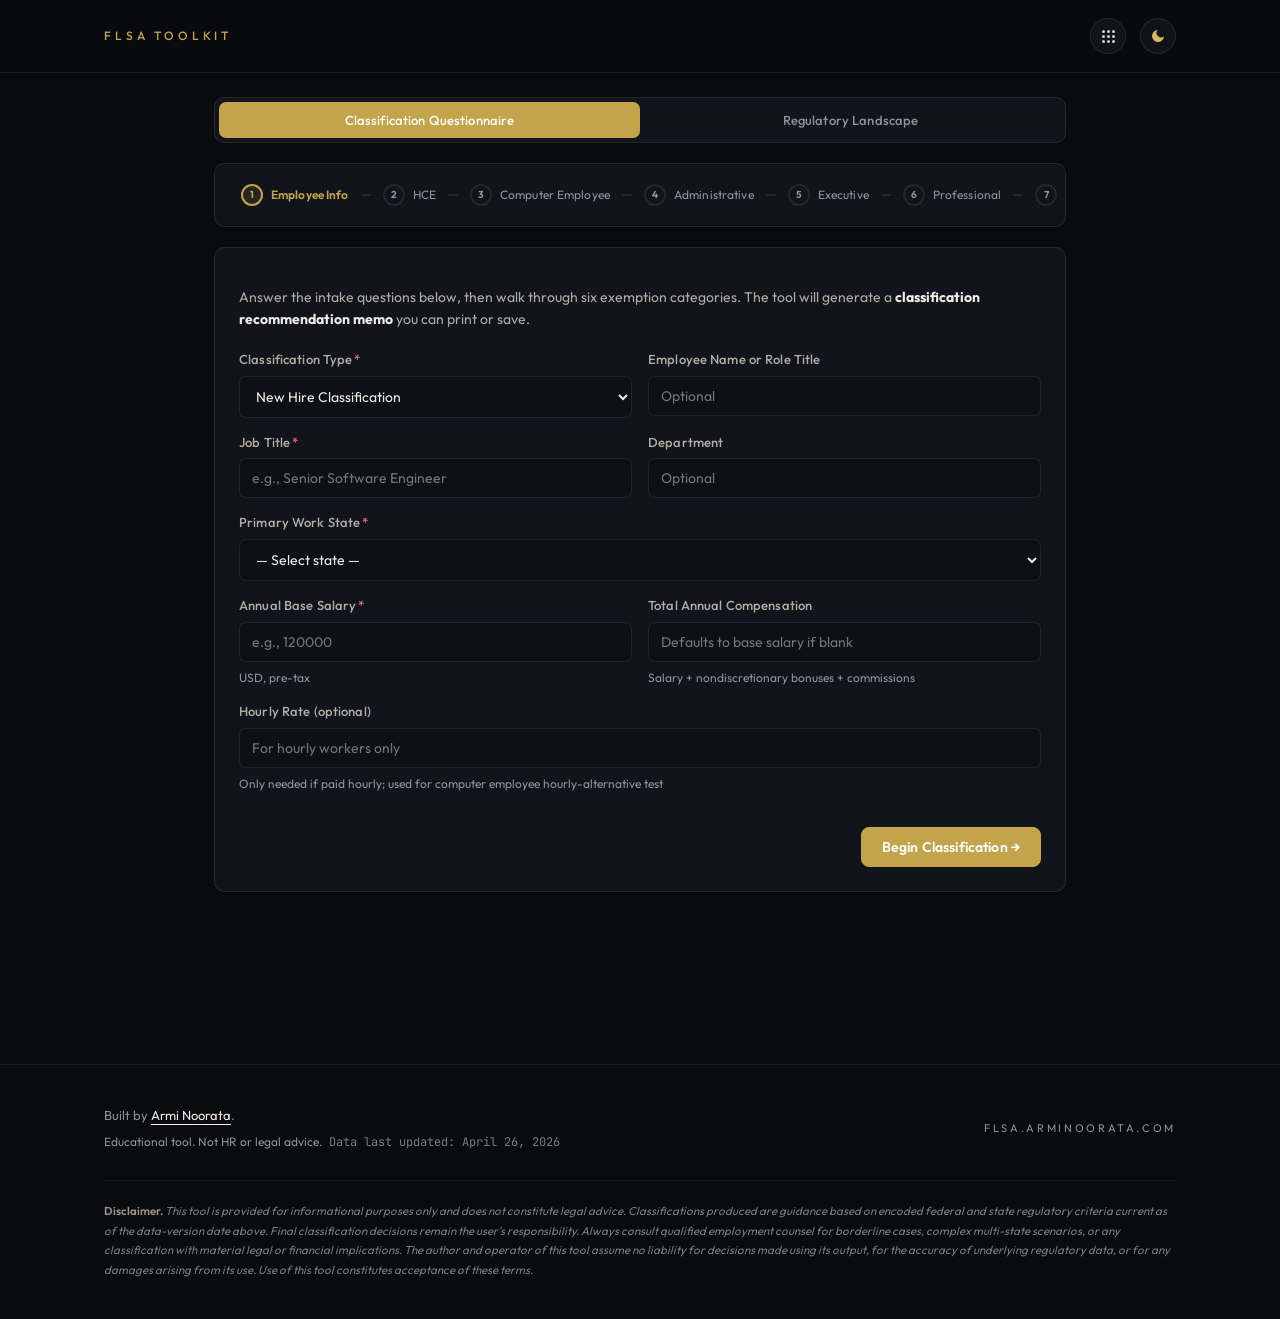
==== commit e0479779: "Brand links to own root + moon icon filled gold Two visual corrections to match sibling subdomains e" ====
--- a/app/index.html
+++ b/app/index.html
@@ -19,7 +19,7 @@
 <body>
   <header class="app-header no-print">
     <div class="app-header-inner">
-      <a href="https://arminoorata.com" class="app-title">FLSA Toolkit</a>
+      <a href="/" class="app-title">FLSA Toolkit</a>
       <div class="header-right">
         <div id="nav-menu" class="menu-cluster">
           <nav class="menu-links" aria-label="Primary">
@@ -38,10 +38,10 @@
           </button>
         </div>
         <button id="theme-toggle" class="theme-toggle" aria-label="Toggle theme">
-          <svg class="theme-icon-sun" viewBox="0 0 24 24" width="18" height="18" fill="none" stroke="currentColor" stroke-width="2" stroke-linecap="round" stroke-linejoin="round" aria-hidden="true">
+          <svg class="theme-icon-sun" viewBox="0 0 24 24" width="16" height="16" fill="none" stroke="currentColor" stroke-width="2" stroke-linecap="round" stroke-linejoin="round" aria-hidden="true">
             <circle cx="12" cy="12" r="4"/><path d="M12 2v2M12 20v2M4.93 4.93l1.41 1.41M17.66 17.66l1.41 1.41M2 12h2M20 12h2M4.93 19.07l1.41-1.41M17.66 6.34l1.41-1.41"/>
           </svg>
-          <svg class="theme-icon-moon" viewBox="0 0 24 24" width="18" height="18" fill="none" stroke="currentColor" stroke-width="2" stroke-linecap="round" stroke-linejoin="round" aria-hidden="true">
+          <svg class="theme-icon-moon" viewBox="0 0 24 24" width="16" height="16" fill="currentColor" aria-hidden="true">
             <path d="M21 12.79A9 9 0 1 1 11.21 3 7 7 0 0 0 21 12.79z"/>
           </svg>
         </button>
--- a/app/css/base.css
+++ b/app/css/base.css
@@ -170,14 +170,22 @@
   height: 36px;
   border-radius: 50%;
   border: 1px solid var(--line);
-  background: var(--surface);
-  color: var(--text);
+  background: color-mix(in srgb, var(--surface) 95%, transparent);
+  color: var(--accent-strong);
   display: inline-flex;
   align-items: center;
   justify-content: center;
-}
-
-.theme-toggle:hover { border-color: var(--accent); }
+  cursor: pointer;
+}
+
+.theme-toggle:hover {
+  border-color: color-mix(in srgb, var(--accent) 40%, transparent);
+}
+
+.theme-toggle:focus-visible {
+  outline: 2px solid var(--accent);
+  outline-offset: 2px;
+}
 
 .theme-icon-sun, .theme-icon-moon {
   position: absolute;
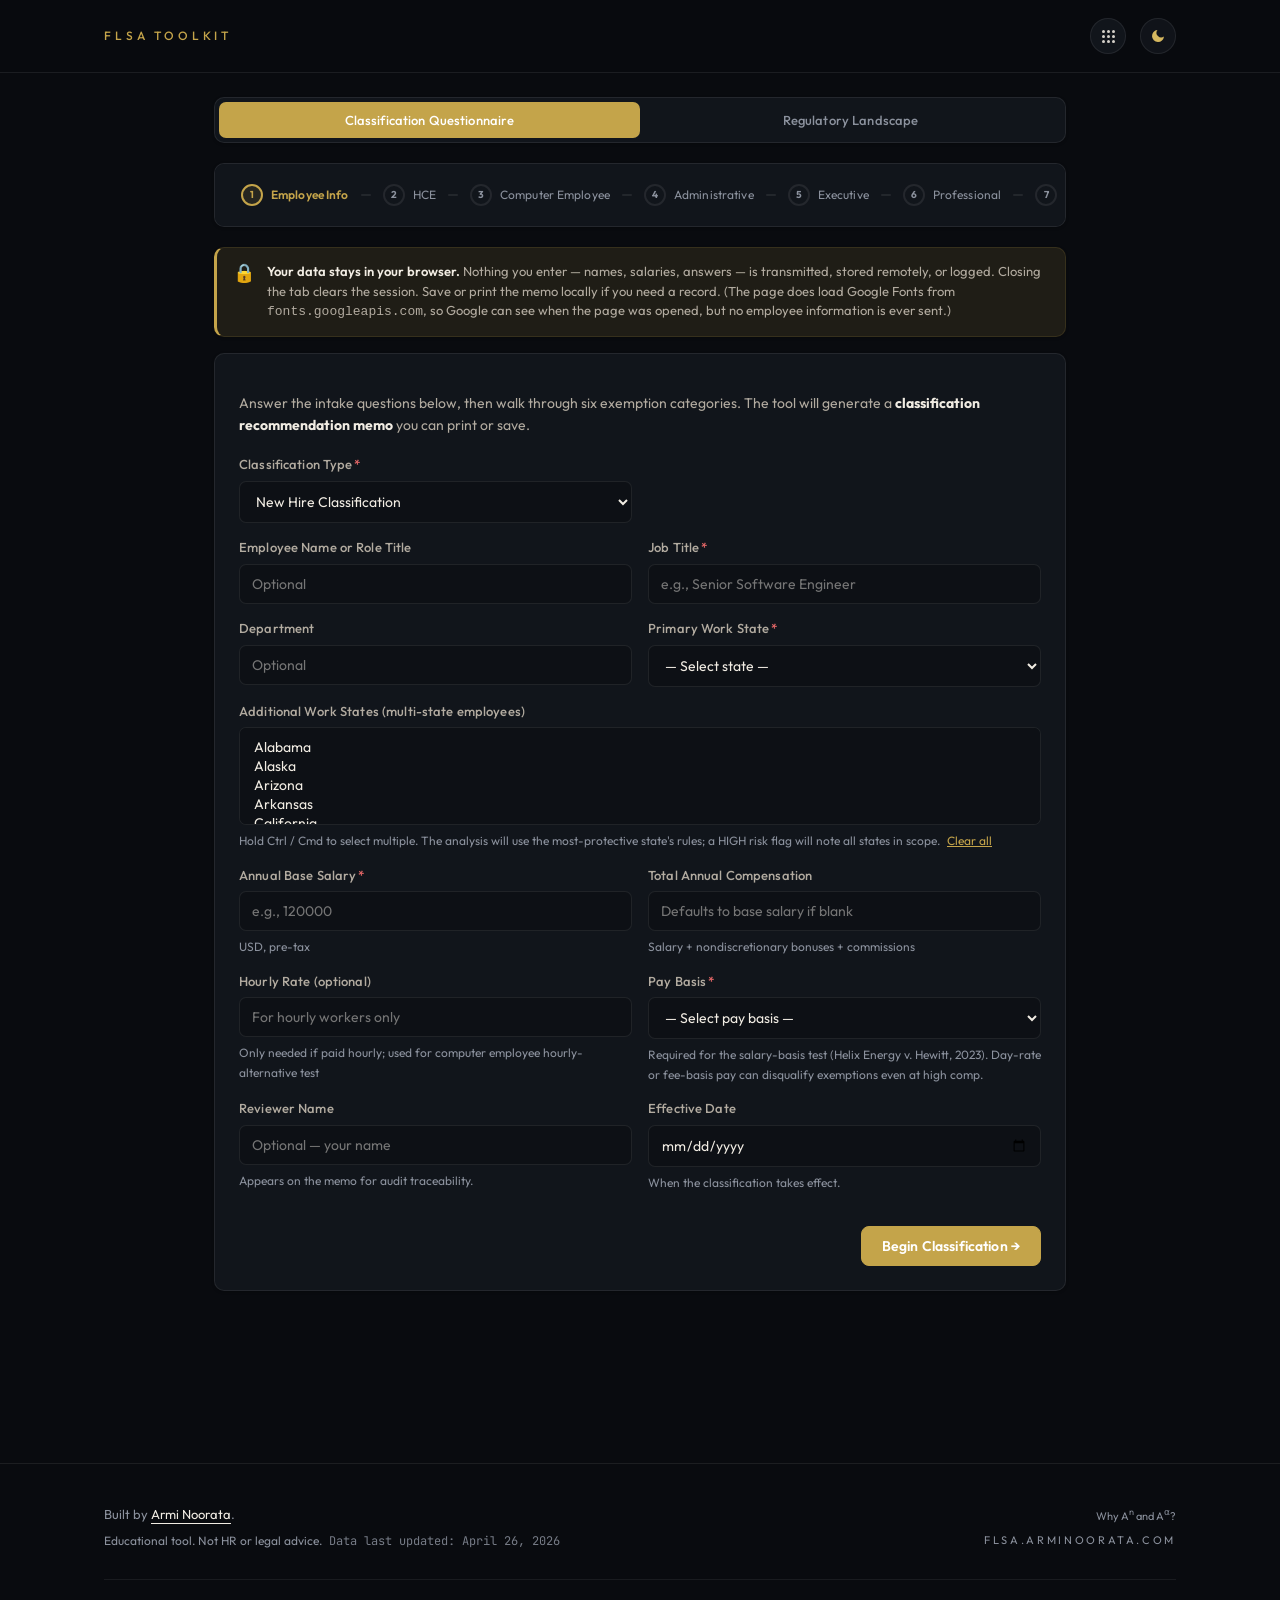
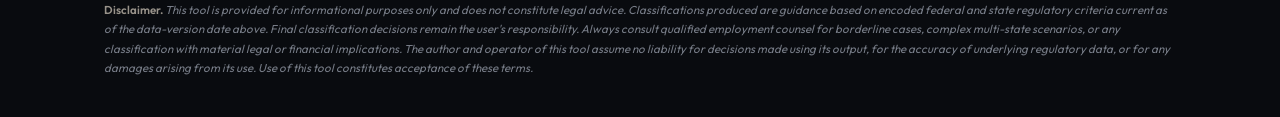
==== commit 5092dec1: "Add Aⁿ favicon and Why-marks footer link Hybrid brand-layer migration per arminoorata.com BRAND.md v" ====
--- a/app/index.html
+++ b/app/index.html
@@ -5,6 +5,7 @@
   <meta name="viewport" content="width=device-width, initial-scale=1.0" />
   <title>FLSA Exemption Classification Tool</title>
   <meta name="description" content="Federal and state FLSA exemption classification for US employees. Internal HR tool." />
+  <link rel="icon" href="icon.svg" type="image/svg+xml" />
   <link rel="preconnect" href="https://fonts.googleapis.com" />
   <link rel="preconnect" href="https://fonts.gstatic.com" crossorigin />
   <link href="https://fonts.googleapis.com/css2?family=Outfit:wght@400;500;600;700&family=JetBrains+Mono:wght@400;500&display=swap" rel="stylesheet" />
@@ -72,7 +73,12 @@
           <p>Built by <a href="https://arminoorata.com" target="_blank" rel="noopener">Armi Noorata</a>.</p>
           <p class="footer-version">Educational tool. Not HR or legal advice. <span class="mono" id="version-label"></span></p>
         </div>
-        <p class="footer-domain">flsa.arminoorata.com</p>
+        <div class="footer-end">
+          <a class="footer-mark-link" href="https://arminoorata.com/mark" aria-label="Why A to the n and A to the alpha?">
+            Why A<sup>n</sup> and A<sup>α</sup>?
+          </a>
+          <p class="footer-domain">flsa.arminoorata.com</p>
+        </div>
       </div>
       <p class="footer-disclaimer">
         <strong>Disclaimer.</strong> This tool is provided for informational purposes only and does not constitute legal advice. Classifications produced are guidance based on encoded federal and state regulatory criteria current as of the data-version date above. Final classification decisions remain the user's responsibility. Always consult qualified employment counsel for borderline cases, complex multi-state scenarios, or any classification with material legal or financial implications. The author and operator of this tool assume no liability for decisions made using its output, for the accuracy of underlying regulatory data, or for any damages arising from its use. Use of this tool constitutes acceptance of these terms.
--- a/app/css/base.css
+++ b/app/css/base.css
@@ -457,6 +457,29 @@
   color: var(--text-muted);
 }
 
+/* Right-side container holds the cross-site brand-explanation link
+   above the domain badge. Stacks at the start of the cross axis on
+   mobile; right-aligned on desktop to mirror the bar layout. */
+.footer-end {
+  display: flex;
+  flex-direction: column;
+  gap: 6px;
+  align-items: flex-start;
+}
+
+@media (min-width: 768px) {
+  .footer-end { align-items: flex-end; }
+}
+
+.footer-mark-link {
+  font-size: 11px;
+  color: var(--text-muted);
+  text-decoration: none;
+  transition: color 200ms ease;
+}
+
+.footer-mark-link:hover { color: var(--accent); }
+
 @media (max-width: 640px) {
   .app-header-inner {
     padding: 12px 16px;
--- a/app/css/components.css
+++ b/app/css/components.css
@@ -265,6 +265,20 @@
   color: var(--text-muted);
 }
 
+.field .hint .link-btn {
+  background: none;
+  border: none;
+  color: var(--accent);
+  font: inherit;
+  padding: 0;
+  margin-left: 4px;
+  cursor: pointer;
+  text-decoration: underline;
+}
+.field .hint .link-btn:hover {
+  color: var(--accent-hover, var(--accent));
+}
+
 /* ── Question card ─────────────────────────────────────────── */
 
 .q-badge {
@@ -445,3 +459,33 @@
 }
 
 .intake-intro strong { color: var(--text); }
+
+/* ── Privacy banner (intake screen) ────────────────────────── */
+
+.privacy-banner {
+  display: flex;
+  gap: 12px;
+  align-items: flex-start;
+  padding: 14px 16px;
+  background: var(--accent-light);
+  border: 1px solid var(--accent-soft);
+  border-left: 3px solid var(--accent);
+  margin-bottom: 16px;
+}
+
+.privacy-icon {
+  flex-shrink: 0;
+  font-size: 18px;
+  line-height: 1.2;
+}
+
+.privacy-text {
+  font-size: 13px;
+  color: var(--text-secondary);
+  line-height: 1.5;
+}
+
+.privacy-text strong {
+  color: var(--text);
+  font-weight: 600;
+}
--- a/app/css/memo.css
+++ b/app/css/memo.css
@@ -185,16 +185,231 @@
 
 .ot-section strong { color: var(--text); font-weight: 700; }
 
-/* Risk flag blocks */
+/* Confidence indicator (inside the recommendation box) */
+.confidence-row {
+  margin-top: 14px;
+  padding: 10px 12px;
+  border-radius: 6px;
+  font-size: 12px;
+  line-height: 1.5;
+  background: var(--surface);
+  border: 1px solid var(--line);
+}
+
+.confidence-row.confidence-high {
+  background: var(--green-bg);
+  border-color: var(--green-border);
+}
+.confidence-row.confidence-medium {
+  background: var(--amber-bg);
+  border-color: var(--amber-border);
+}
+.confidence-row.confidence-low {
+  background: var(--red-bg);
+  border-color: var(--red-border);
+}
+
+.confidence-label {
+  font-weight: 600;
+  color: var(--text-muted);
+  margin-right: 6px;
+  letter-spacing: 0.08em;
+  text-transform: uppercase;
+  font-size: 10px;
+}
+
+.confidence-value {
+  font-weight: 700;
+  color: var(--text);
+}
+
+.confidence-row.confidence-high .confidence-value { color: var(--green); }
+.confidence-row.confidence-medium .confidence-value { color: var(--amber); }
+.confidence-row.confidence-low .confidence-value { color: var(--red); }
+
+.confidence-reasons {
+  margin: 6px 0 0 0;
+  padding-left: 18px;
+  font-size: 12px;
+  color: var(--text-secondary);
+  list-style: disc;
+}
+
+.confidence-reasons li { padding: 1px 0; }
+
+/* Risk flag blocks (now with severity tiers) */
 .risk-block {
   padding: 12px 14px;
+  border-radius: 6px;
+  font-size: 13px;
+  line-height: 1.55;
+  color: var(--text-secondary);
+  margin-bottom: 10px;
+  border-left: 3px solid var(--amber);
   background: var(--amber-bg);
-  border-left: 3px solid var(--amber);
+}
+
+.risk-block.sev-critical {
+  background: var(--red-bg);
+  border-left-color: var(--red);
+}
+.risk-block.sev-high {
+  background: var(--amber-bg);
+  border-left-color: var(--amber);
+}
+.risk-block.sev-medium {
+  background: color-mix(in srgb, var(--amber-bg) 70%, transparent);
+  border-left-color: var(--amber);
+}
+.risk-block.sev-low {
+  background: var(--skip-bg);
+  border-left-color: var(--skip);
+}
+
+.risk-block-header {
+  display: flex;
+  gap: 10px;
+  align-items: baseline;
+  margin-bottom: 6px;
+  flex-wrap: wrap;
+}
+
+.risk-severity {
+  font-weight: 700;
+  font-size: 10px;
+  letter-spacing: 0.1em;
+  padding: 2px 8px;
+  border-radius: 4px;
+  background: rgba(125,125,125,0.18);
+  color: var(--text);
+}
+
+.risk-severity.sev-critical {
+  background: var(--red);
+  color: #fff;
+}
+.risk-severity.sev-high {
+  background: var(--amber);
+  color: #fff;
+}
+.risk-severity.sev-medium {
+  background: color-mix(in srgb, var(--amber) 22%, transparent);
+  color: var(--amber);
+}
+.risk-severity.sev-low {
+  background: color-mix(in srgb, var(--skip) 22%, transparent);
+  color: var(--skip);
+}
+
+.risk-title {
+  font-weight: 700;
+  font-size: 13px;
+  color: var(--text);
+}
+
+.risk-body {
+  color: var(--text-secondary);
+}
+
+/* Reclassification helper section */
+.reclass-section .reclass-block {
+  padding: 16px 18px;
+  background: var(--accent-light);
+  border-left: 3px solid var(--accent);
   border-radius: 6px;
-  font-size: 13px;
-  line-height: 1.55;
-  color: var(--text-secondary);
-  margin-bottom: 8px;
+}
+
+.reclass-title {
+  font-weight: 700;
+  color: var(--text);
+  margin-bottom: 10px;
+}
+
+.reclass-steps {
+  margin: 0;
+  padding-left: 22px;
+  font-size: 13px;
+  color: var(--text-secondary);
+  line-height: 1.6;
+}
+
+.reclass-steps li { margin-bottom: 6px; }
+
+/* Questionnaire responses (audit trail) */
+.answer-group {
+  margin-bottom: 16px;
+}
+
+.answer-group:last-child { margin-bottom: 0; }
+
+.answer-group-title {
+  font-weight: 700;
+  font-size: 11px;
+  text-transform: uppercase;
+  letter-spacing: 0.08em;
+  color: var(--accent);
+  margin-bottom: 6px;
+}
+
+.answer-list {
+  list-style: none;
+  margin: 0;
+  padding: 0;
+  font-size: 13px;
+}
+
+.answer-list li {
+  padding: 8px 0;
+  border-bottom: 1px dashed var(--line);
+}
+
+.answer-list li:last-child { border-bottom: none; }
+
+.answer-legend {
+  font-size: 12px;
+  color: var(--text-muted);
+  margin: 0 0 12px;
+  font-style: italic;
+  line-height: 1.5;
+}
+
+.answer-legend strong {
+  color: var(--text-secondary);
+  font-style: normal;
+  font-weight: 600;
+}
+
+.answer-q {
+  color: var(--text-secondary);
+  line-height: 1.5;
+}
+
+.answer-a {
+  color: var(--text);
+  padding-left: 16px;
+  line-height: 1.5;
+  margin-top: 2px;
+}
+
+.answer-source {
+  display: inline-block;
+  font-size: 10px;
+  font-weight: 600;
+  letter-spacing: 0.06em;
+  padding: 1px 6px;
+  border-radius: 3px;
+  margin-left: 6px;
+  vertical-align: 1px;
+}
+
+.answer-source.user {
+  background: color-mix(in srgb, var(--green) 14%, transparent);
+  color: var(--green);
+}
+
+.answer-source.auto {
+  background: var(--accent-soft);
+  color: var(--accent);
 }
 
 /* Disclaimer */
@@ -206,6 +421,13 @@
   font-style: italic;
   color: var(--text-muted);
   line-height: 1.6;
+}
+
+.disclaimer.privacy {
+  padding-top: 8px;
+  margin-top: 6px;
+  border-top: none;
+  font-style: normal;
 }
 
 /* ── Regulatory tab ────────────────────────────────────────── */
@@ -313,5 +535,10 @@
   .exemption-block.warn { background: #f4f4f4 !important; border-left: 2px solid #000 !important; }
   .exemption-block.skip { background: #fff !important; border-left: 2px solid #666 !important; }
   .risk-block { background: #f4f4f4 !important; border-left: 2px solid #000 !important; }
+  .risk-block.sev-critical { background: #f4f4f4 !important; border-left: 3px solid #000 !important; }
+  .risk-severity { background: #fff !important; color: #000 !important; border: 1px solid #000 !important; }
+  .confidence-row { background: #fff !important; border: 1px solid #000 !important; }
+  .reclass-block { background: #fff !important; border-left: 2px solid #000 !important; }
+  .answer-list li { border-bottom-color: #999 !important; }
   .exemption-header { color: #000 !important; }
 }
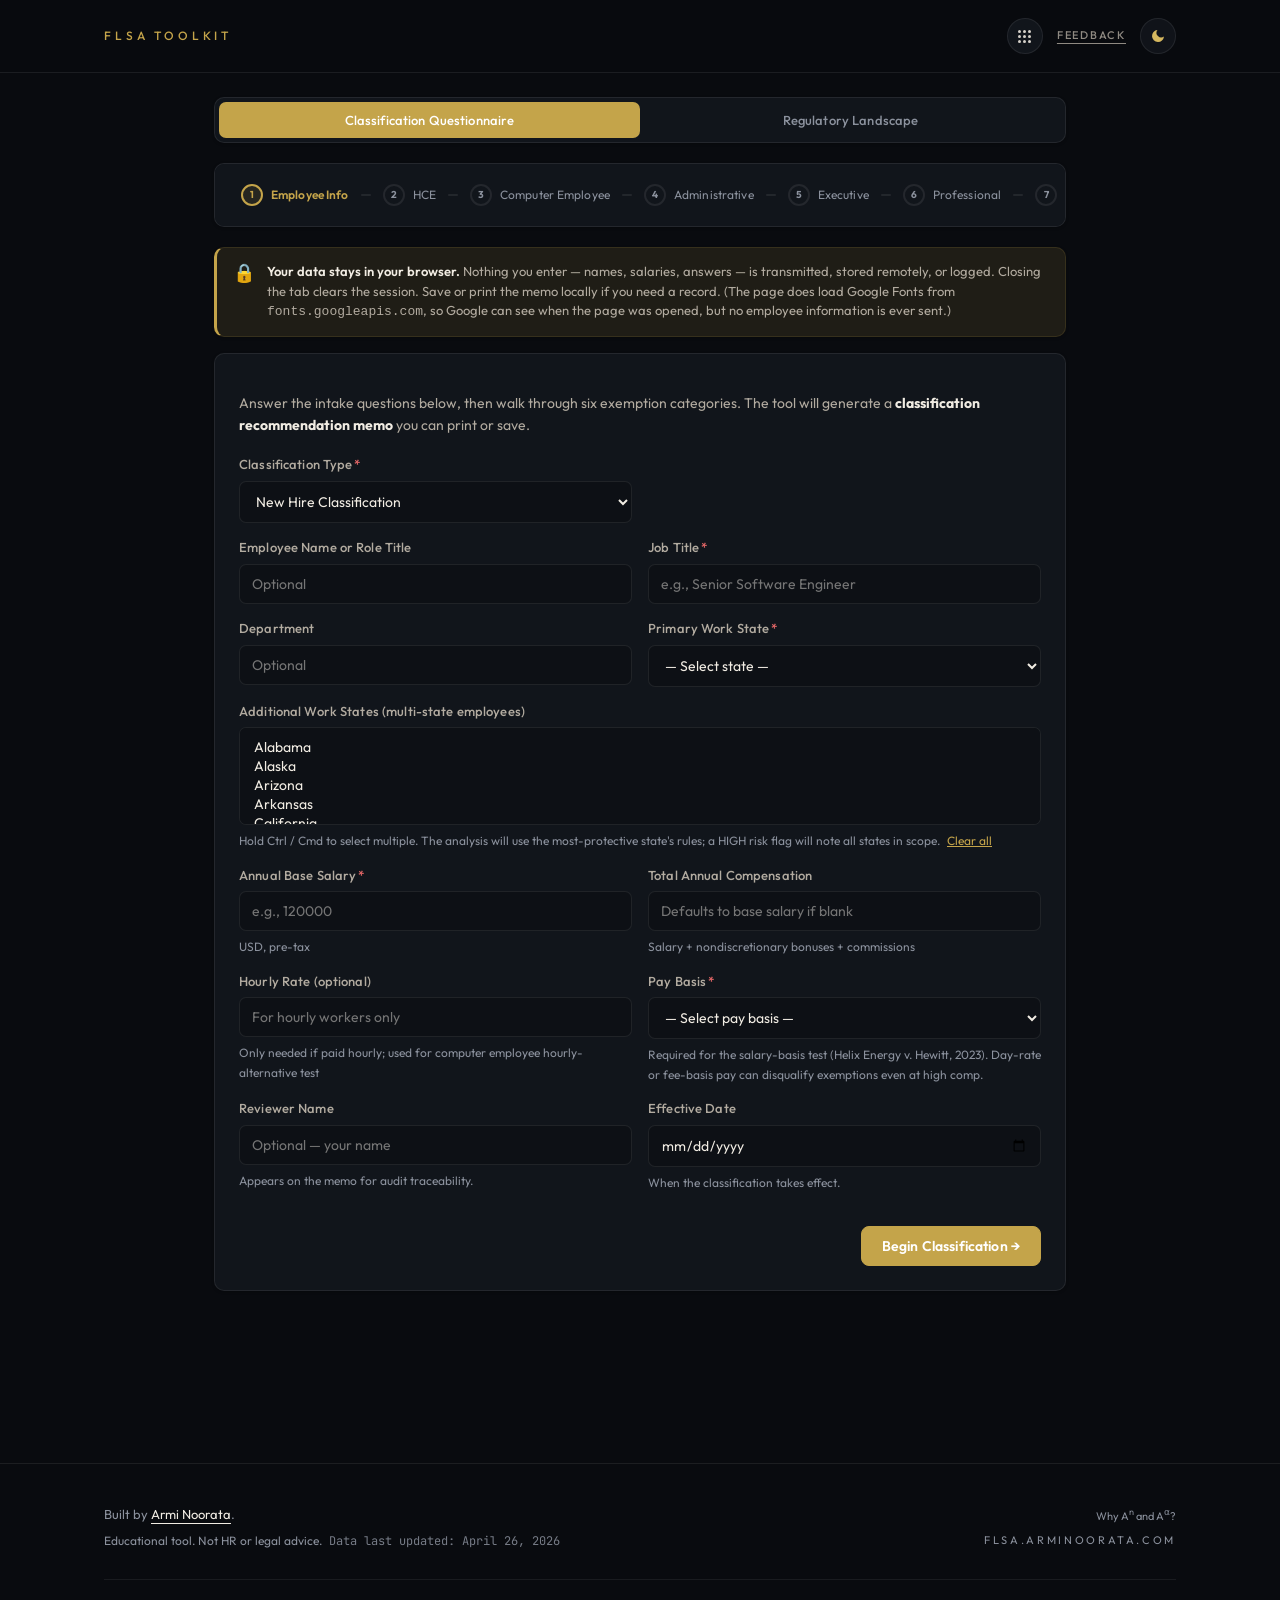
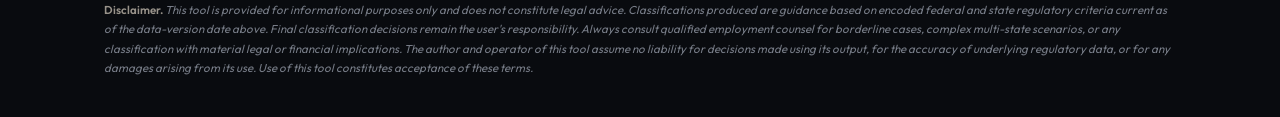
==== commit 0fe12af0: "Add feedback link to toolkit chrome" ====
--- a/app/index.html
+++ b/app/index.html
@@ -28,6 +28,7 @@
             <a href="https://arminoorata.com/about">About</a>
             <a href="https://arminoorata.com/frameworks">Frameworks</a>
             <a href="https://arminoorata.com/tools">Tools</a>
+            <a href="https://www.arminoorata.com/tools/feedback?tool=flsa-classification-tool">Feedback</a>
             <a href="https://arminoorata.com/connect">Connect</a>
           </nav>
           <button id="nav-menu-toggle" type="button" class="dot-button" aria-label="Open navigation" aria-expanded="false">
@@ -38,6 +39,9 @@
             </span>
           </button>
         </div>
+        <a class="header-feedback-link" href="https://www.arminoorata.com/tools/feedback?tool=flsa-classification-tool">
+          Feedback
+        </a>
         <button id="theme-toggle" class="theme-toggle" aria-label="Toggle theme">
           <svg class="theme-icon-sun" viewBox="0 0 24 24" width="16" height="16" fill="none" stroke="currentColor" stroke-width="2" stroke-linecap="round" stroke-linejoin="round" aria-hidden="true">
             <circle cx="12" cy="12" r="4"/><path d="M12 2v2M12 20v2M4.93 4.93l1.41 1.41M17.66 17.66l1.41 1.41M2 12h2M20 12h2M4.93 19.07l1.41-1.41M17.66 6.34l1.41-1.41"/>
--- a/app/css/base.css
+++ b/app/css/base.css
@@ -164,6 +164,28 @@
   gap: 14px;
 }
 
+.header-feedback-link {
+  display: inline-flex;
+  color: var(--text-secondary);
+  font-size: 11px;
+  font-weight: 500;
+  letter-spacing: 0.16em;
+  text-transform: uppercase;
+  text-decoration: underline;
+  text-underline-offset: 4px;
+  opacity: 0.8;
+}
+
+.header-feedback-link:hover {
+  opacity: 1;
+}
+
+@media (max-width: 640px) {
+  .header-feedback-link {
+    display: none;
+  }
+}
+
 .theme-toggle {
   position: relative;
   width: 36px;
